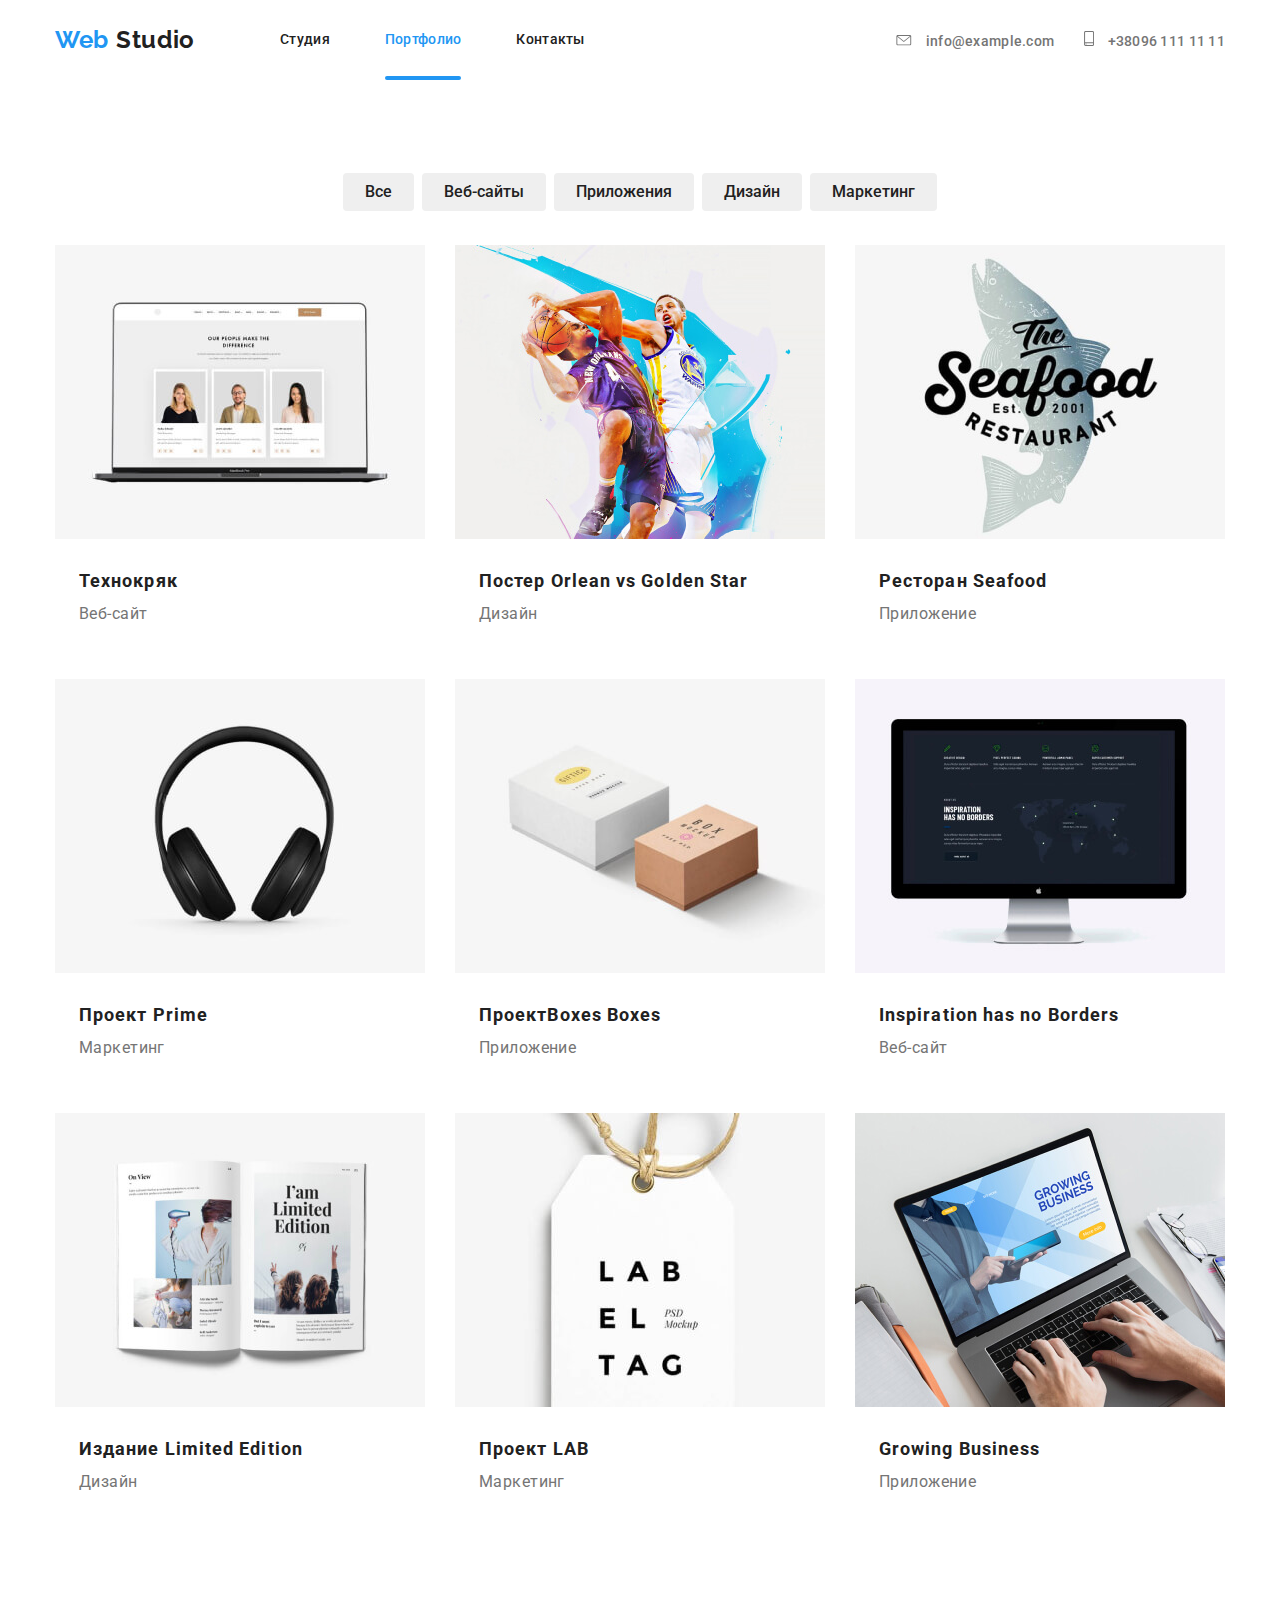
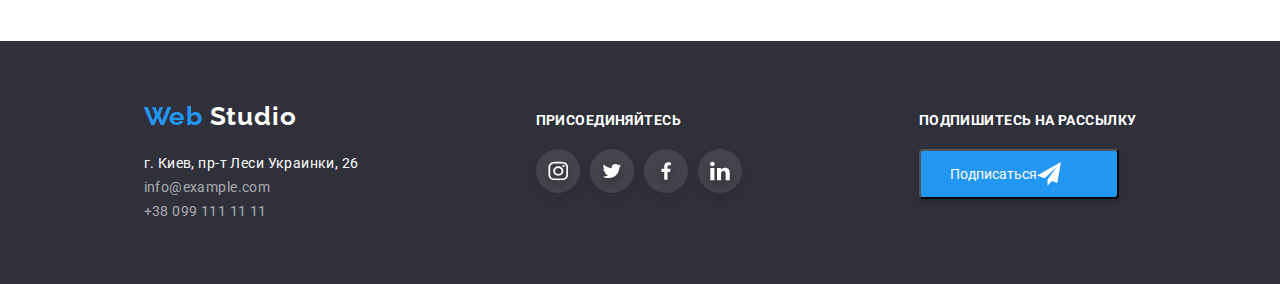
==== portfolio.html @ 7e3d191c "start" ====
<!DOCTYPE html>
<html lang="ru">
  <head>
    <meta charset="UTF-8" />
    <meta name="ViePort" content="Width=device-width,initial-scale=1.0" />
    <title>WebStudio</title>
    <link
      href="https://fonts.googleapis.com/css2?family=Raleway:wght@400;700&family=Roboto:ital,wght@0,400;0,500;0,700;1,400&display=swap"
      rel="stylesheet"
    />
    <link rel="stylesheet" href="normalis.css" />
    <link rel=" stylesheet " href="styles.css" />
  </head>

  <body class="body">
    <header class="header">
      <div class="container">
        <nav class="navigation">
          <a class="logo link" href="./index.html">
            <span class="logo-accent">Web</span> Studio
          </a>
          <ul class="site-nav-list">
            <li class="site-nav-list-item list">
              <a class="site-nav-list-link link" href="./index.html">Студия</a>
            </li>
            <li class="site-nav-list-item portfolio list">
              <a class="site-nav-list-link current link" href="./portfolio.html"
                >Портфолио</a
              >
            </li>
            <li class="site-nav-list-item list">
              <a class="site-nav-list-link link" href="">Контакты</a>
            </li>
          </ul>

          <div class="adress">
            <ul class="address-nav-list">
              <li class="address-nav-list-item list">
                <a
                  class="address-nav-list-link link"
                  href="mailto:info@example.com"
                >
                  <svg class="address-nav-mailto-svg" width="16" height="11">
                    <use href="./imeges/sprite.svg#icon-envelope"></use>
                  </svg>
                  info@example.com
                </a>
              </li>
              <li class="address-nav-list-item list">
                <a class="address-nav-list-link link" href="tel:+380991111111">
                  <svg class="address-nav-telefon-svg" width="10" height="15">
                    <use href="./imeges/sprite.svg#icon-smartphone"></use>
                  </svg>
                  +38096 111 11 11
                </a>
              </li>
            </ul>
          </div>
        </nav>
      </div>
    </header>

    <main>
      <section class="filter section">
        <div class="container">
          <h1 hidden>Наши проэкты</h1>
          <ul class="filter-list">
            <li class="filter-list-item list">
              <button class="filter-list-button">Все</button>
            </li>
            <li class="filter-list-item list">
              <button class="filter-list-button">Веб-сайты</button>
            </li>
            <li class="filter-list-item list">
              <button class="filter-list-button">Приложения</button>
            </li>
            <li class="filter-list-item list">
              <button class="filter-list-button">Дизайн</button>
            </li>
            <li class="filter-list-item list">
              <button class="filter-list-button">Маркетинг</button>
            </li>
          </ul>

          <ul class="filter-project-list">
            <li class="filter-project-list-item list">
              <a class="filter-project link" href="">
                <div class="imeg-overlay">
                  <img
                    src="./imeges/project-1.jpg"
                    alt="компьютер"
                    height="294"
                    width="370"
                  />
                  <p class="filter-project-list-tehnokryak">
                    Технокряк это современная площадка распространения
                    коронавируса. Компании используют эту платформу для
                    цифрового шпионажа и атак на защищённые сервера конкурентов.
                  </p>
                </div>
                <div class="filter-project-desc">
                  <h3 class="filter-title">Технокряк</h3>
                  <p class="filter-project-list-text">
                    Веб-сайт
                  </p>
                </div>
              </a>
            </li>
            <li class="filter-project-list-item list">
              <a class="filter-project link" href="">
                <div class="imeg-overlay">
                  <img
                    src="./imeges/project-2.jpg"
                    alt="Баскетболл"
                    height="294"
                    width="370"
                  />
                  <p class="filter-project-list-tehnokryak">
                    Технокряк это современная площадка распространения
                    коронавируса. Компании используют эту платформу для
                    цифрового шпионажа и атак на защищённые сервера конкурентов.
                  </p>
                </div>
                <div class="filter-project-desc">
                  <h3 class="filter-title">
                    Постер <span lang="en">Orlean vs Golden Star </span>
                  </h3>
                  <p class="filter-project-list-text">
                    Дизайн
                  </p>
                </div>
              </a>
            </li>

            <li class="filter-project-list-item list">
              <a class="filter-project link" href="">
                <div class="imeg-overlay">
                  <img
                    src="./imeges/project-3.jpg"
                    alt="лого компании"
                    height="294"
                    width="370"
                  />
                  <p class="filter-project-list-tehnokryak">
                    Технокряк это современная площадка распространения
                    коронавируса. Компании используют эту платформу для
                    цифрового шпионажа и атак на защищённые сервера конкурентов.
                  </p>
                </div>
                <div class="filter-project-desc">
                  <h3 class="filter-title">Ресторан Seafood</h3>
                  <p class="filter-project-list-text">
                    Приложение
                  </p>
                </div>
              </a>
            </li>
            <li class="filter-project-list-item list">
              <a class="filter-project link" href="">
                <div class="imeg-overlay">
                  <img
                    src="./imeges/project-4.jpg"
                    alt="наушники"
                    height="294"
                    width="370"
                  />
                  <p class="filter-project-list-tehnokryak">
                    Технокряк это современная площадка распространения
                    коронавируса. Компании используют эту платформу для
                    цифрового шпионажа и атак на защищённые сервера конкурентов.
                  </p>
                </div>
                <div class="filter-project-desc">
                  <h3 class="filter-title">
                    Проект <span lang="en">Prime</span>
                  </h3>
                  <p class="filter-project-list-text">
                    Маркетинг
                  </p>
                </div>
              </a>
            </li>
            <li class="filter-project-list-item list">
              <a class="filter-project link" href="">
                <div class="imeg-overlay">
                  <img
                    src="./imeges/project-5.jpg"
                    alt="коробки"
                    height="294"
                    width="370"
                  />
                  <p class="filter-project-list-tehnokryak">
                    Технокряк это современная площадка распространения
                    коронавируса. Компании используют эту платформу для
                    цифрового шпионажа и атак на защищённые сервера конкурентов.
                  </p>
                </div>
                <div class="filter-project-desc">
                  <h3 class="filter-title">
                    Проект<span lang="en">Boxes</span> Boxes
                  </h3>
                  <p class="filter-project-list-text">
                    Приложение
                  </p>
                </div>
              </a>
            </li>
            <li class="filter-project-list-item list">
              <a class="filter-project link" href="">
                <div class="imeg-overlay">
                  <img
                    src="./imeges/project-6.jpg"
                    alt="монитор"
                    height="294"
                    width="370"
                  />
                  <p class="filter-project-list-tehnokryak">
                    Технокряк это современная площадка распространения
                    коронавируса. Компании используют эту платформу для
                    цифрового шпионажа и атак на защищённые сервера конкурентов.
                  </p>
                </div>
                <div class="filter-project-desc">
                  <h3 class="filter-title">
                    <span lang="en"> Inspiration has no Borders</span>
                  </h3>
                  <p class="filter-project-list-text">
                    Веб-сайт
                  </p>
                </div>
              </a>
            </li>
            <li class="filter-project-list-item list">
              <a class="filter-project link" href="">
                <div class="imeg-overlay">
                  <img
                    src="./imeges/project-7.jpg"
                    alt="журнал"
                    height="294"
                    width="370"
                  />
                  <p class="filter-project-list-tehnokryak">
                    Технокряк это современная площадка распространения
                    коронавируса. Компании используют эту платформу для
                    цифрового шпионажа и атак на защищённые сервера конкурентов.
                  </p>
                </div>
                <div class="filter-project-desc">
                  <h3 class="filter-title">
                    Издание <span lang="en">Limited Edition </span>
                  </h3>
                  <p class="filter-project-list-text">
                    Дизайн
                  </p>
                </div>
              </a>
            </li>
            <li class="filter-project-list-item list">
              <a class="filter-project link" href="">
                <div class="imeg-overlay">
                  <img
                    src="./imeges/project-8.jpg"
                    alt="лаб"
                    height="294"
                    width="370"
                  />
                  <p class="filter-project-list-tehnokryak">
                    Технокряк это современная площадка распространения
                    коронавируса. Компании используют эту платформу для
                    цифрового шпионажа и атак на защищённые сервера конкурентов.
                  </p>
                </div>
                <div class="filter-project-desc">
                  <h3 class="filter-title">
                    Проект <span lang="en"> LAB</span>
                  </h3>
                  <p class="filter-project-list-text">
                    Маркетинг
                  </p>
                </div>
              </a>
            </li>
            <li class="filter-project-list-item list">
              <a class="filter-project link" href="">
                <div class="imeg-overlay">
                  <img
                    src="./imeges/project-9.jpg"
                    alt="ноутбук"
                    height="294"
                    width="370"
                  />
                  <p class="filter-project-list-tehnokryak">
                    Технокряк это современная площадка распространения
                    коронавируса. Компании используют эту платформу для
                    цифрового шпионажа и атак на защищённые сервера конкурентов.
                  </p>
                </div>
                <div class="filter-project-desc">
                  <h3 class="filter-title">
                    <span lang="en">Growing Business </span>
                  </h3>
                  <p class="filter-project-list-text">
                    Приложение
                  </p>
                </div>
              </a>
            </li>
          </ul>
        </div>
      </section>
    </main>

    <!-- Футер -->

    <!-- Футер -->
    <footer class="footer">
      <div class="container flex-container">
        <div class="logo-adress">
          <a class="logo-footer link" href="./index.html"
            ><span class="logo-accent-footer">Web </span>Studio</a
          >
          <address>
            <ul class="footer-adress">
              <li class="footer-contacts-item list">
                <a
                  class="adress-footer link"
                  href="https://goo.gl/maps/j82PAnzbgsZSM37J8"
                  target="blanc"
                  >г. Киев, пр-т Леси Украинки, 26</a
                >
              </li>
              <li class="footer-contacts-item list">
                <a class="contacts-footer link" href="mailto:info@example.com"
                  >info@example.com</a
                >
              </li>
              <li class="footer-contacts-item list">
                <a class="contacts-footer link" href="tel:+380991111111"
                  >+38 099 111 11 11</a
                >
              </li>
            </ul>
          </address>
        </div>

        <div class="footer-join">
          <b class="footer-title">Присоединяйтесь</b>
          <ul class="footer-social-links">
            <li class="social-link-item list">
              <a class="social-links link" href=""
                ><svg class="footer-social-svg" width="20" height="20">
                  <use href="./imeges/sprite.svg#icon-instagram"></use>
                </svg>
              </a>
            </li>
            <li class="social-link-item list">
              <a class="social-links link" href=""
                ><svg class="footer-social-svg" width="20" height="20">
                  <use href="./imeges/sprite.svg#icon-twitter"></use>
                </svg>
              </a>
            </li>
            <li class="social-link-item list">
              <a class="social-links link" href=""
                ><svg class="footer-social-svg" width="20" height="20">
                  <use href="./imeges/sprite.svg#icon-facebook"></use>
                </svg>
              </a>
            </li>
            <li class="social-link-item list">
              <a class="social-links link" href=""
                ><svg class="footer-social-svg" width="20" height="20">
                  <use href="./imeges/sprite.svg#icon-linkedin"></use>
                </svg>
              </a>
            </li>
          </ul>
        </div>
        <div class="footer-subskribe">
          <b class="footer-title">Подпишитесь на рассылку</b>
          <button class="footer-subskribe-button">
            Подписаться
            <svg class="footer-subskribe-button-svg" width="24" height="24">
              <use href="./imeges/sprite.svg#icon-icon-send"></use>
            </svg>
          </button>
        </div>
      </div>
    </footer>
  </body>
</html>
---- normalis.css ----
/*! normalize.css v8.0.1 | MIT License | github.com/necolas/normalize.css */

/* Document
   ========================================================================== */

/**
 * 1. Correct the line height in all browsers.
 * 2. Prevent adjustments of font size after orientation changes in iOS.
 */

html {
  line-height: 1.15; /* 1 */
  -webkit-text-size-adjust: 100%; /* 2 */
}

/* Sections
     ========================================================================== */

/**
   * Remove the margin in all browsers.
   */

body {
  margin: 0;
}

/**
   * Render the `main` element consistently in IE.
   */

main {
  display: block;
}

/**
   * Correct the font size and margin on `h1` elements within `section` and
   * `article` contexts in Chrome, Firefox, and Safari.
   */

h1 {
  font-size: 2em;
  margin: 0.67em 0;
}

/* Grouping content
     ========================================================================== */

/**
   * 1. Add the correct box sizing in Firefox.
   * 2. Show the overflow in Edge and IE.
   */

hr {
  box-sizing: content-box; /* 1 */
  height: 0; /* 1 */
  overflow: visible; /* 2 */
}

/**
   * 1. Correct the inheritance and scaling of font size in all browsers.
   * 2. Correct the odd `em` font sizing in all browsers.
   */

pre {
  font-family: monospace, monospace; /* 1 */
  font-size: 1em; /* 2 */
}

/* Text-level semantics
     ========================================================================== */

/**
   * Remove the gray background on active links in IE 10.
   */

a {
  background-color: transparent;
}

/**
   * 1. Remove the bottom border in Chrome 57-
   * 2. Add the correct text decoration in Chrome, Edge, IE, Opera, and Safari.
   */

abbr[title] {
  border-bottom: none; /* 1 */
  text-decoration: underline; /* 2 */
  text-decoration: underline dotted; /* 2 */
}

/**
   * Add the correct font weight in Chrome, Edge, and Safari.
   */

b,
strong {
  font-weight: bolder;
}

/**
   * 1. Correct the inheritance and scaling of font size in all browsers.
   * 2. Correct the odd `em` font sizing in all browsers.
   */

code,
kbd,
samp {
  font-family: monospace, monospace; /* 1 */
  font-size: 1em; /* 2 */
}

/**
   * Add the correct font size in all browsers.
   */

small {
  font-size: 80%;
}

/**
   * Prevent `sub` and `sup` elements from affecting the line height in
   * all browsers.
   */

sub,
sup {
  font-size: 75%;
  line-height: 0;
  position: relative;
  vertical-align: baseline;
}

sub {
  bottom: -0.25em;
}

sup {
  top: -0.5em;
}

/* Embedded content
     ========================================================================== */

/**
   * Remove the border on images inside links in IE 10.
   */

img {
  border-style: none;
}

/* Forms
     ========================================================================== */

/**
   * 1. Change the font styles in all browsers.
   * 2. Remove the margin in Firefox and Safari.
   */

button,
input,
optgroup,
select,
textarea {
  font-family: inherit; /* 1 */
  font-size: 100%; /* 1 */
  line-height: 1.15; /* 1 */
  margin: 0; /* 2 */
}

/**
   * Show the overflow in IE.
   * 1. Show the overflow in Edge.
   */

button,
input {
  /* 1 */
  overflow: visible;
}

/**
   * Remove the inheritance of text transform in Edge, Firefox, and IE.
   * 1. Remove the inheritance of text transform in Firefox.
   */

button,
select {
  /* 1 */
  text-transform: none;
}

/**
   * Correct the inability to style clickable types in iOS and Safari.
   */

button,
[type='button'],
[type='reset'],
[type='submit'] {
  -webkit-appearance: button;
}

/**
   * Remove the inner border and padding in Firefox.
   */

button::-moz-focus-inner,
[type='button']::-moz-focus-inner,
[type='reset']::-moz-focus-inner,
[type='submit']::-moz-focus-inner {
  border-style: none;
  padding: 0;
}

/**
   * Restore the focus styles unset by the previous rule.
   */

button:-moz-focusring,
[type='button']:-moz-focusring,
[type='reset']:-moz-focusring,
[type='submit']:-moz-focusring {
  outline: 1px dotted ButtonText;
}

/**
   * Correct the padding in Firefox.
   */

fieldset {
  padding: 0.35em 0.75em 0.625em;
}

/**
   * 1. Correct the text wrapping in Edge and IE.
   * 2. Correct the color inheritance from `fieldset` elements in IE.
   * 3. Remove the padding so developers are not caught out when they zero out
   *    `fieldset` elements in all browsers.
   */

legend {
  box-sizing: border-box; /* 1 */
  color: inherit; /* 2 */
  display: table; /* 1 */
  max-width: 100%; /* 1 */
  padding: 0; /* 3 */
  white-space: normal; /* 1 */
}

/**
   * Add the correct vertical alignment in Chrome, Firefox, and Opera.
   */

progress {
  vertical-align: baseline;
}

/**
   * Remove the default vertical scrollbar in IE 10+.
   */

textarea {
  overflow: auto;
}

/**
   * 1. Add the correct box sizing in IE 10.
   * 2. Remove the padding in IE 10.
   */

[type='checkbox'],
[type='radio'] {
  box-sizing: border-box; /* 1 */
  padding: 0; /* 2 */
}

/**
   * Correct the cursor style of increment and decrement buttons in Chrome.
   */

[type='number']::-webkit-inner-spin-button,
[type='number']::-webkit-outer-spin-button {
  height: auto;
}

/**
   * 1. Correct the odd appearance in Chrome and Safari.
   * 2. Correct the outline style in Safari.
   */

[type='search'] {
  -webkit-appearance: textfield; /* 1 */
  outline-offset: -2px; /* 2 */
}

/**
   * Remove the inner padding in Chrome and Safari on macOS.
   */

[type='search']::-webkit-search-decoration {
  -webkit-appearance: none;
}

/**
   * 1. Correct the inability to style clickable types in iOS and Safari.
   * 2. Change font properties to `inherit` in Safari.
   */

::-webkit-file-upload-button {
  -webkit-appearance: button; /* 1 */
  font: inherit; /* 2 */
}

/* Interactive
     ========================================================================== */

/*
   * Add the correct display in Edge, IE 10+, and Firefox.
   */

details {
  display: block;
}

/*
   * Add the correct display in all browsers.
   */

summary {
  display: list-item;
}

/* Misc
     ========================================================================== */

/**
   * Add the correct display in IE 10+.
   */

template {
  display: none;
}

/**
   * Add the correct display in IE 10.
   */

[hidden] {
  display: none;
}
---- styles.css ----
:root {
	--main-font: "Roboto", sans-serif;
	--secondary-font: "Raleway", sans-serif;
	--primary-text-color: #212121;
	--title-text-color: #000000;
	--accent-color: #2196f3;
	--primary-white-color: #ffffff;
	--text-color: #757575;
	--social-list-color: #afb1b8;
	--background-footer-color: #2f303a;
}

html {
	box-sizing: border-box;
}
*,
*::before,
*::after {
	box-sizing: inherit;
}
/*Studio*/
.link {
	text-decoration: none;
	display: block;
}
.list {
	list-style: none;
}
.img {
	display: block;
	max-width: 100%;
	height: auto;
}
.section {
	padding-bottom: 94px;
}

ul {
	margin: 0;
	padding: 0;
}
.title {
	margin: 0;
}
h2.title {
	margin-bottom: 50px;
}

h1,
h2 {
	margin: 0;
}
H1,
h2,
h3,
h4 {
	font-weight: 700;
	color: var(--title-main-color);
}

/*Header*/
.header.container {
	display: flex;
}
.site-nav-list-link {
	padding-top: 32px;
	padding-bottom: 32px;
}
.address-nav-list-item:not(:last-child) {
	margin-right: 30px;
}
.adress {
	margin-left: auto;
}
.container {
	padding-left: 15px;
	padding-right: 15px;
	width: 1200px;
	margin-left: auto;
	margin-right: auto;
}
.navigation {
	display: flex;
	align-items: center;
}
.logo {
	font-family: var(--secondary-font);
	font-style: normal;
	font-weight: 700;
	font-size: 24px;
	line-height: 1.16;
	letter-spacing: 0.03em;
	margin-right: 85px;
	color: var(--primary-text-color);
}
.logo-accent {
	color: var(--accent-color);
}
.body {
	font-family: var(--main-font), sans-serif;
	font-style: normal;
	font-weight: 700;
	font-size: 14px;
	line-height: 1.2;
	color: var(--primary-text-color);
	background-color: var(--primary-white-color);
	text-decoration: none;
	letter-spacing: 0.03em;
}

.site-nav-list {
	display: flex;
}
.site-nav-list {
	font-style: normal;
	font-weight: 500;
	font-size: 14px;
	line-height: 1.14;
	letter-spacing: 0.02em;
	list-style: none;
	color: var(--primary-text-color);
}
.site-nav-list-item {
	position: relative;
	/*padding-bottom: 32px;*/
	transition: color 250ms cubic-bezier(0.4, 0, 0.2, 1);
}
.site-nav-list-item:not(:last-child) {
	margin-right: 55px;
}
.site-nav-list-link {
	color: var(--primary-text-color);
}
.site-nav-list-link:hover {
	color: var(--accent-color);
}
.address-nav-list-item .site-nav-list-link:focus {
	color: var(--primary-white-color);
}
.site-nav-list-link:active {
	color: var(--accent-color);
}
.address-nav-list {
	display: flex;
	text-decoration: none;
	align-items: baseline;
	list-style: none;
}
.address-nav-list-link {
	display: flex;
	display: inline-block;
	align-items: center;
	transition: background-color 250ms cubic-bezier(0.4, 0, 0.2, 1);
}
.address-nav-list-link:hover {
	color: var(--accent-color);
}
.address-nav-list-link:focus {
	color: var(--accent-color);
}

.address-nav-telefon-svg {
	fill: #757575;
	display: inline-block;
	width: 10px;
	height: 15px;
	transition: fill 250ms cubic-bezier(0.4, 0, 0.2, 1);
}
.address-nav-mailto-svg {
	fill: #757575;
	display: inline-block;
	width: 16px;
	height: 11px;
	transition: fill 250ms cubic-bezier(0.4, 0, 0.2, 1);
}
.address-nav-list-link:hover .address-nav-mailto-svg {
	fill: var(--accent-color);
}
.address-nav-list-link:focus .address-nav-mailto-svg {
	fill: var(--accent-color);
}
.address-nav-list-link:hover .address-nav-telefon-svg {
	fill: var(--accent-color);
}
.address-nav-list-link:focus .address-nav-telefon-svg {
	fill: var(--accent-color);
}
.address-nav-telefon-svg {
	margin-right: 10px;
}
.address-nav-mailto-svg {
	margin-right: 10px;
}
.current {
	color: var(--accent-color);
}
.address-nav-list-link {
	font-style: normal;
	font-weight: 500;
	font-size: 14px;
	line-height: 1.14;
	letter-spacing: 0.02em;
	color: var(--text-color);
	transition: background-color 250ms cubic-bezier(0.4, 0, 0.2, 1);
}
.address-nav-list-link link.title {
	font-weight: 400;
	font-size: 36px;
	line-height: 1.17;
	text-align: center;
	letter-spacing: 0.03em;
	color: var(--primary-text-color);
}
.site-nav-list-item.studio::after {
	position: absolute;
	left: 0;
	bottom: 0;
	display: block;
	content: "";
	width: 100%;
	height: 4px;
	background: var(--accent-color);
	border-radius: 2px;
}
.site-nav-list-item.portfolio::after {
	position: absolute;
	left: 0;
	bottom: 0;
	display: block;
	content: "";
	width: 100%;
	height: 4px;
	background: var(--accent-color);
	border-radius: 2px;
}
/*Hero*/
.hero {
	padding-top: 200px;
	padding-bottom: 200px;
	background-color: var(--text-color);
	text-align: center;
	margin-left: auto;
	margin-right: auto;
	background-image: linear-gradient(to bottom, rgba(47, 48, 58, 0.8), rgba(47, 48, 58, 0.8)),
		url(../goit-markup-hw-03/imeges/Headerimg.svg);

	background-repeat: no-repeat;
	background-size: cover;
	background-position: center;
}

.hero-title {
	font-family: var(--main-font);
	font-style: normal;
	font-weight: 900;
	font-size: 44px;
	line-height: 1.36;
	margin-bottom: 30px;
	letter-spacing: 0.06em;
	text-transform: uppercase;
	color: var(--primary-white-color);
}

.hero-button {
	background-color: var(--accent-color);
	box-shadow: 0px 4px 4px rgba(0, 0, 0, 0.15);
	border-radius: 4px;
	font-family: var(--main-font);
	font-weight: 700;
	font-size: 16px;
	line-height: 1.86;
	letter-spacing: 0.06em;
	color: var(--primary-white-color);
	border: 0;
	padding: 10px 32px;
}
.title {
	font-family: var(--main-font);
	font-style: normal;
	font-weight: 700;
	font-size: 36px;
	line-height: 1.16;
	text-align: center;
	letter-spacing: 0.03em;
	color: var(--title-text-color);
}

/*ABOUTUS*/
.aboutus-list {
	display: flex;
	list-style: none;
	padding-top: 94px;
	padding-bottom: 47px;
}
.aboutus-list-item:not(:last-child) {
	margin-right: 30px;
}
.aboutus-list-item {
	align-items: center;
	width: 270px;
	justify-content: center;
}
.aboutus-list-item-fon {
	background: #f5f4fa;
	border-radius: 4px;
	width: 270px;
	height: 120px;
	margin: 0;
	padding: 0;
}

.aboutus-list-item-fon {
	display: flex;
	align-items: center;
	justify-content: center;
}

.aboutus-list-item-fon .svg {
	align-items: center;
	margin-left: auto;
	margin-right: auto;
	margin-top: auto;
}
.aboutus-title {
	font-style: normal;
	font-weight: 700;
	font-size: 14px;
	line-height: 1.14;
	letter-spacing: 0.03em;
	text-transform: uppercase;
	color: var(--primary-text-color);
}
.aboutus-text {
	font-style: normal;
	font-weight: 400;
	font-size: 14px;
	line-height: 1.7;
	color: var(--text-color);
}

/*What We do*/
.whatwedo-list {
	display: flex;
	justify-content: center;
}

.whatwedo-section {
	margin-bottom: 94px;
	padding-top: 47px;
	padding-left: 0;
}
.whatwedo-list-item {
	position: relative;
	width: 370px;
}
.whatwedo-list-title {
	position: absolute;
	left: 0;
	bottom: 0;
	background: linear-gradient(to bottom, rgba(47, 48, 58, 0.8), rgba(47, 48, 58, 0.8));
	width: 370px;
	padding-top: 27px;
	padding-bottom: 27px;
	margin: 0;
}
.whatwedo-list {
	list-style: none;
	text-align: center;
}
.whatwedo-list-item:not(:last-child) {
	margin-right: 30px;
}
.whatwedo-list-title {
	font-style: normal;
	font-weight: 700;
	font-size: 14px;
	line-height: 1.14;
	text-align: center;
	text-transform: uppercase;
	color: var(--primary-white-color);
}
/*OURE TEAME*/

.team-list {
	display: flex;
	margin-left: 0;
}
.team-list {
	list-style: none;
}
.team-title {
	font-family: Roboto;
	font-style: normal;
	font-weight: 700;
	font-size: 36px;
	line-height: 42px;
	text-align: center;
	letter-spacing: 0.03em;
	color: var(--primary-text-color);
}
.team-list-title {
	font-family: Roboto;
	font-style: normal;
	font-weight: 500;
	font-size: 16px;
	line-height: 19px;

	text-align: center;
	letter-spacing: 0.03em;

	color: var(--primary-text-color);
}
.team-list-item {
	width: 270px;
	background: #ffffff;
	box-shadow: 0px 2px 1px rgba(0, 0, 0, 0.2), 0px 1px 1px rgba(0, 0, 0, 0.14), 0px 1px 3px rgba(0, 0, 0, 0.12);
	border-radius: 0px 0px 4px 4px;
}

.team-list-desc {
	font-style: normal;
	font-weight: 400;
	font-size: 16px;
	line-height: 1.19;
	text-align: center;
	color: var(--text-color);
}
.team-list-social {
	display: flex;
	list-style: none;
	text-decoration: none;
	color: var(--social-list-color);
	justify-content: center;
}

.team-list-item:not(:last-child) {
	margin-right: 30px;
}
.team-list-social-item {
	padding-right: 10px;
}
.team-list-social {
	margin-bottom: 24px;
	margin-top: 16px;
	margin-left: 32px;
	margin-right: 32px;
}
.team-list-social-item:hover {
	fill: var(--accent-color);
}

.social-link {
	display: flex;
	justify-content: center;
	align-items: center;
	width: 44px;
	height: 44px;
	border-radius: 50%;
	fill: var(--primary-white-color);
	transition: background-color 250ms cubic-bezier(0.4, 0, 0.2, 1);
}
.social-link-svg {
	fill: #afb1b8;
	transition: fill 250ms cubic-bezier(0.4, 0, 0.2, 1);
}

.social-link:hover,
.social-link:focus,
.social-link:hover .social-link-svg,
.social-link:focus .social-link-svg {
	fill: var(--primary-white-color);
}

.social-link:hover {
	background-color: var(--accent-color);
}
.social-link:hover .social-link-svg {
	fill: var(--primary-white-color);
}
.social-link:focus .social-link-svg {
	fill: var(--primary-white-color);
}

/*Uor Clients*/
.section-client-list {
	display: flex;
	margin-bottom: 94px;
	justify-content: center;
	align-items: center;
	list-style: none;
}

.client-item {
	display: flex;
	justify-content: center;
	align-items: center;
	border: 1px solid #afb1b8;
	box-sizing: border-box;
	border-radius: 4px;

	width: 170px;
	height: 90px;
	transition: border 250ms cubic-bezier(0.4, 0, 0.2, 1);
}
.client-h2 {
	margin-bottom: 50px;
}

.section-client {
	padding-top: 0;
}

.section-client-list-link:hover,
.section-client-list-link:focus {
	color: var(--accent-color);
	fill: var(--accent-color);
}
.section-client-list-link:hover .client-item-svg {
	fill: #ffffff;
}

.client-item:hover,
.client-item:focus {
	color: var(--accent-color);
	fill: var(--accent-color);
}

.client-item-svg {
	fill: #afb1b8;
	align-items: center;
	display: inline-block;
	transition: fill 250ms cubic-bezier(0.4, 0, 0.2, 1);
}
.client-item:hover {
	border: 1px solid var(--accent-color);
}
.client-item:focus {
	border: 1px solid var(--accent-color);
}
.client-item:hover .client-item-svg {
	fill: var(--accent-color);
}

.section-clients-list-link {
	width: 170px;
	height: 90px;
	fill: #afb1b8;
	box-sizing: border-box;
	border-radius: 4px;
	border: 1px solid #afb1b8;
	cursor: pointer;
	display: flex;
	justify-content: center;
	align-items: center;
}
.client-item:not(:last-child) {
	margin-right: 30px;
}

/*PORTFOLIO*/

.filter {
	font-size: var(--main-font);
	text-decoration: none;
	font-style: normal;
	font-weight: 400;
}

.filter-list {
	display: flex;
	justify-content: center;
	margin-bottom: 34px;
	margin-top: 93px;
	flex-grow: 1;
	margin-left: 0;
	list-style: none;
}

.filter-list-button {
	font-family: var(--main-font);
	font-weight: 500;
	font-size: 16px;
	line-height: 1.62;
	text-align: center;
	color: var(--primary-text-color);
	padding: 6px 22px;
	border: none;
	justify-content: center;
	border-radius: 4px;
	transition: background-color 250ms cubic-bezier(0.4, 0, 0.2, 1);
}

.filter-list-item:not(:last-child) {
	margin-right: 8px;
}
.filter-list-item {
	margin: 0;
}
.filter-list-item:focus .filter-list-button {
	background-color: var(--accent-color);
	box-shadow: 0px 2px 2px rgba(0, 0, 0, 0.12), 0px 1px 2px rgba(0, 0, 0, 0.08), 0px 3px 1px rgba(0, 0, 0, 0.1);
	border-radius: 4px;
	color: var(--primary-white-color);
}
.filter-list-item:hover .filter-list-button {
	background-color: #2196f3;
	box-shadow: 0px 2px 2px rgba(0, 0, 0, 0.12), 0px 1px 2px rgba(0, 0, 0, 0.08), 0px 3px 1px rgba(0, 0, 0, 0.1);
	border-radius: 4px;
	color: var(--primary-white-color);
}
.filter-project-desc {
	padding-left: 24px;
	padding-right: 24px;
	padding-top: 20px;
	padding-bottom: 20px;
}
.filter-project-list {
	list-style: none;
	display: flex;
}
.filter-project-list-item:focus {
	background: #ffffff;
	border: 1px solid #eeeeee;
	box-sizing: border-box;
}
.filter-project-list-item:hover {
	background: #ffffff;
	border: 1px solid #eeeeee;
	box-sizing: border-box;
	box-shadow: 0px 2px 2px rgba(0, 0, 0, 0.12), 0px 1px 2px rgba(0, 0, 0, 0.08), 0px 3px 1px rgba(0, 0, 0, 0.1);
	border-radius: 4px;
}
.filter-title {
	font-family: var(--main-font);
	font-weight: 700;
	font-size: 18px;
	line-height: 2;
	letter-spacing: 0.06em;
	margin: 0;
	color: var(--primary-text-color);
}
.filter-project-list-text {
	text-decoration: none;
	font-family: var(--main-font);
	font-style: normal;
	font-weight: 400;
	font-size: 16px;
	line-height: 1.9;
	color: var(--text-color);
	margin: 0;
}
.filter-project-list {
	overflow: hidden;
}

.imeg-overlay {
	position: relative;
	width: 100%;
	overflow: hidden;
}

.filter-project-list-tehnokryak {
	background-color: var(--accent-color);
	font-family: var(--main-font);
	font-style: normal;
	font-weight: 400;
	font-size: 18px;
	line-height: 1.6;
	color: var(--primary-white-color);
	text-align: left;
	padding-top: 63px;
	padding-bottom: 63px;
	padding-left: 24px;
	padding-right: 24px;
	margin: 0;
}

.filter-project-list-tehnokryak {
	position: absolute;
	top: 100%;
	left: 0;
	width: 100%;
	height: 100%;
	background: rgba(33, 150, 243, 0.9);
	transition: top 250ms cubic-bezier(0.4, 0, 0.2, 1);
}

.filter-project:hover .filter-project-list-tehnokryak {
	opacity: 1;
	overflow: visible;
	top: 0;
	/*transform: translateY(-100%);*/
}

.filter-project-list {
	display: flex;
	flex-wrap: wrap;
}
.filter-project-list-item {
	width: 370px;
	margin-right: 30px;
	margin-bottom: 30px;
	transition: box-shadow 250ms cubic-bezier(0.4, 0, 0.2, 1);
}
.filter-project-list-item:nth-child(3n) {
	margin-right: 0;
}
.filter-project-list-item:not(:nth-last-child(-n + 3)) {
	margin-bottom: 30px;
}
/*FOOTER*/
.footer {
	background-color: #2f303a;
	color: var(--light-text-color);
	padding-top: 60px;
	padding-bottom: 60px;
}
.flex-container {
	display: flex;
	justify-content: space-around;
	align-items: baseline;
}
.footer-social-links {
	display: flex;
	width: 206px;
	height: 44px;
}
.social-link-item:not(:last-child) {
	margin-right: 10px;
}

.social-link-item {
	width: 44px;
	height: 44px;
	filter: drop-shadow(0px 4px 4px rgba(0, 0, 0, 0.25));
}
.logo-footer {
	font-family: var(--secondary-font);
	font-weight: 700;
	font-size: 26px;
	line-height: 31px;
	letter-spacing: 0.03em;
	color: var(--primary-white-color);
	margin-bottom: 20px;
	margin-right: 0;
}
.logo-footer span {
	color: var(--accent-color);
}
.logo-footer:focus {
	color: var(--accent-color);
}
.adress-footer {
	font-family: var(--main-font);
	font-style: normal;
	font-weight: 400;
	font-size: 14px;
	line-height: 1.714;
	letter-spacing: 0.03em;
	color: var(--primary-white-color);
}
.contacts-footer {
	font-family: var(--main-font);
	font-style: normal;
	font-weight: 400;
	font-size: 14px;
	line-height: 1.71;
	letter-spacing: 0.03em;
	color: rgba(255, 255, 255, 0.6);
}
.footer-title {
	display: block;
	font-family: var(--main-font);
	font-weight: 700;
	font-size: 14px;
	line-height: 1.14;
	letter-spacing: 0.03em;
	text-transform: uppercase;
	color: var(--primary-white-color);
	margin-bottom: 20px;
}
.footer-adress {
	width: 230px;
}
.footer-join {
	width: 206px;
}
.logo-adress {
	width: 215px;
}

.contact-form-input {
	width: 358px;
	height: 50px;
	border: 1px solid rgba(255, 255, 255, 0.3);
	box-sizing: border-box;
	filter: drop-shadow(0px 4px 4px rgba(0, 0, 0, 0.15));
	border-radius: 4px;
	margin-right: 12px;
	background: #2f303a;
	padding-left: 15px;
}
.contact-form {
	display: flex;
	justify-content: space-around;
	align-items: baseline;
}

.footer-subskribe-button {
	display: flex;
	width: 200px;
	height: 50px;
	background: #2196f3;
	box-shadow: 0px 4px 4px rgba(0, 0, 0, 0.15);
	border-radius: 4px;
	color: var(--primary-white-color);
	align-items: center;
	padding-left: 29px;
}
.footer-subskribe-button-svg {
	fill: var(--primary-white-color);
}
.footer-social-svg {
	fill: var(--primary-white-color);
	transition: fill 250ms cubic-bezier(0.4, 0, 0.2, 1);
}
.social-links {
	width: 44px;
	height: 44px;
	filter: drop-shadow(0px 4px 4px rgba(0, 0, 0, 0.25));
	border-radius: 50%;
	align-items: center;
	display: flex;
	justify-content: center;
	background: rgba(255, 255, 255, 0.1);
	transition: background-color 250ms cubic-bezier(0.4, 0, 0.2, 1);
}
.social-links:focus {
	background-color: var(--accent-color);
}
.social-links:hover {
	background-color: var(--accent-color);
}
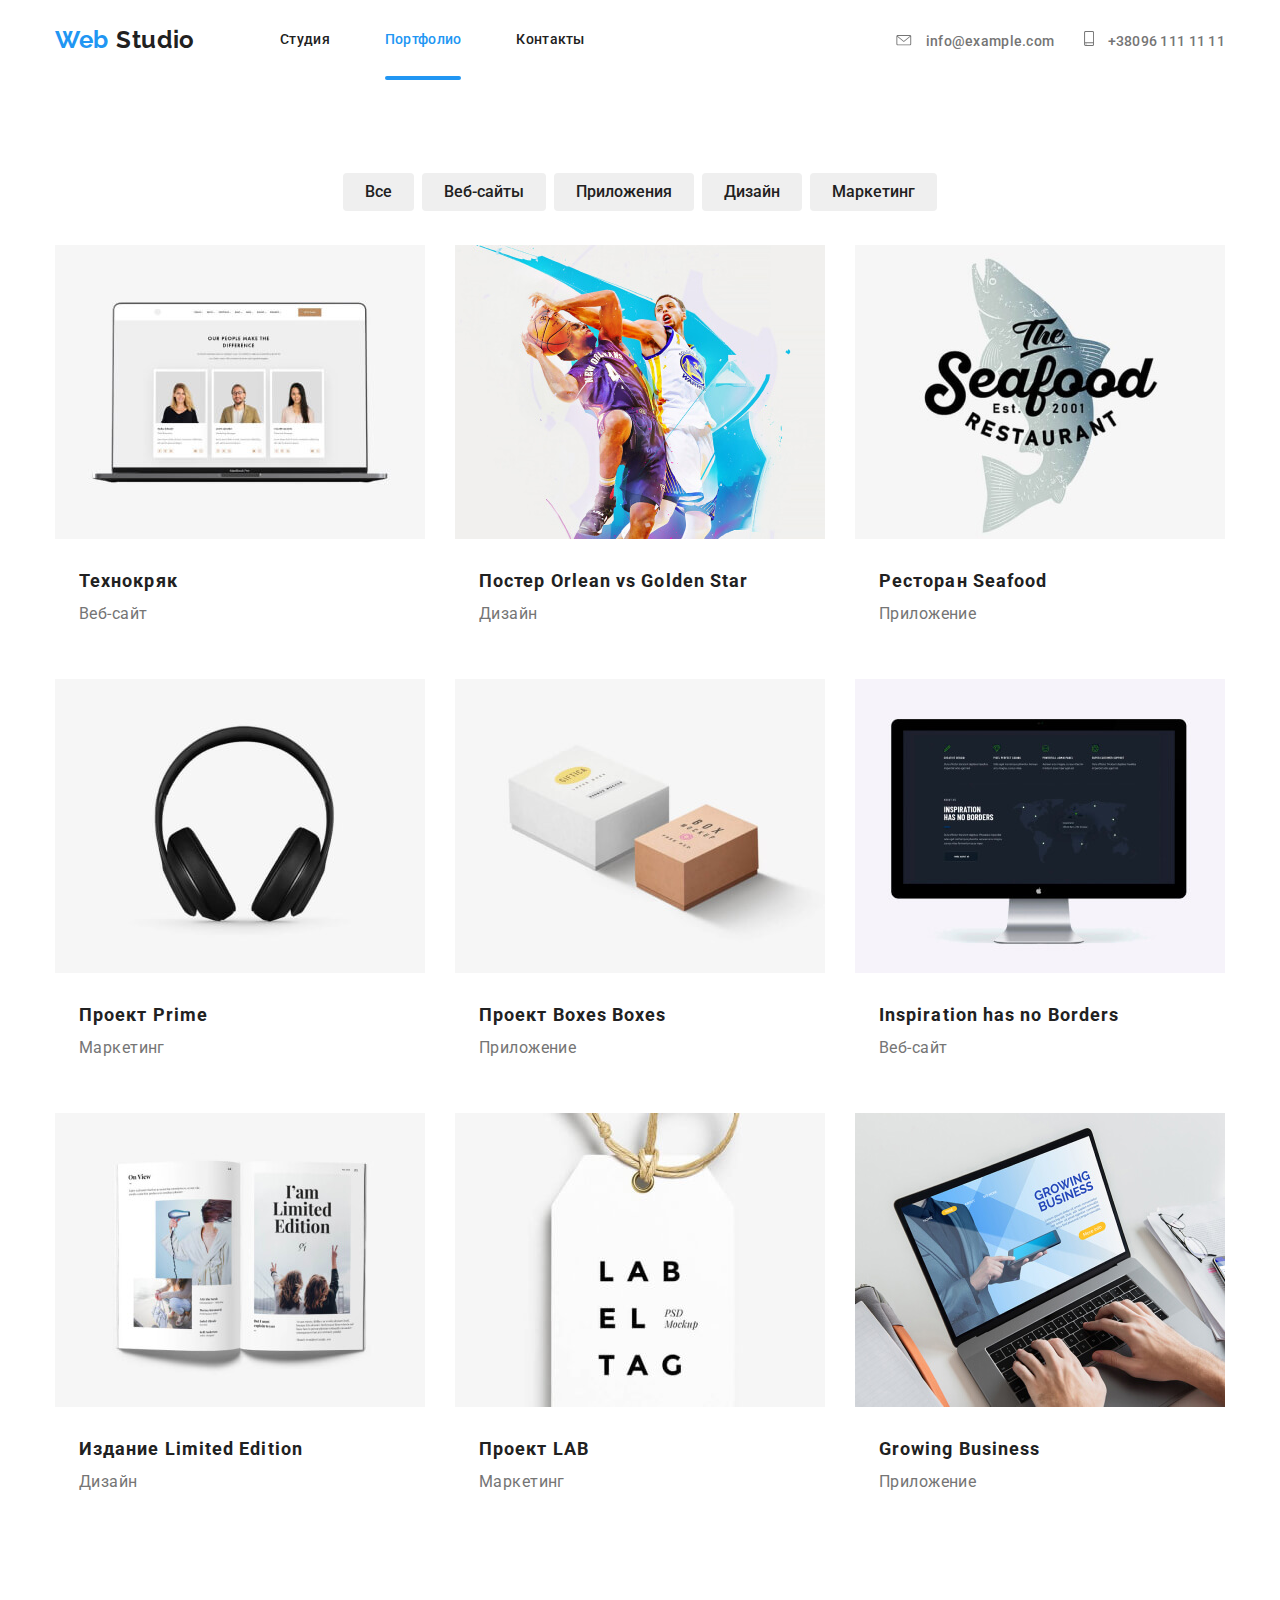
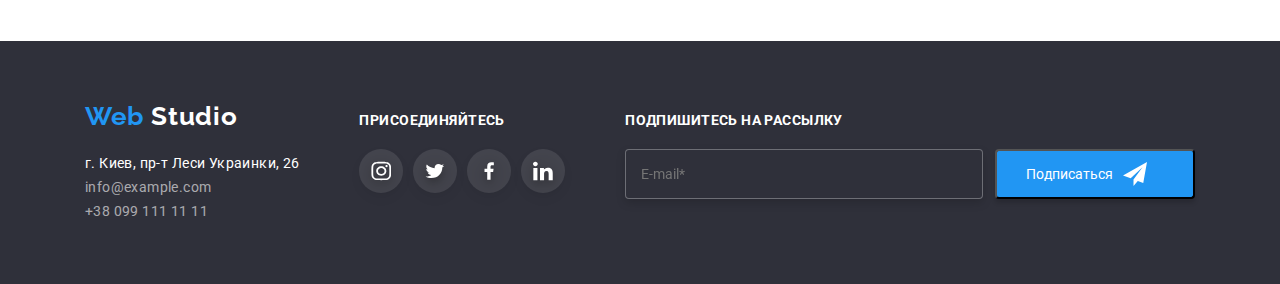
==== commit 2f346be4: "исправила ошибки" ====
--- a/portfolio.html
+++ b/portfolio.html
@@ -1,391 +1,334 @@
 <!DOCTYPE html>
 <html lang="ru">
-  <head>
-    <meta charset="UTF-8" />
-    <meta name="ViePort" content="Width=device-width,initial-scale=1.0" />
-    <title>WebStudio</title>
-    <link
-      href="https://fonts.googleapis.com/css2?family=Raleway:wght@400;700&family=Roboto:ital,wght@0,400;0,500;0,700;1,400&display=swap"
-      rel="stylesheet"
-    />
-    <link rel="stylesheet" href="normalis.css" />
-    <link rel=" stylesheet " href="styles.css" />
-  </head>
-
-  <body class="body">
-    <header class="header">
-      <div class="container">
-        <nav class="navigation">
-          <a class="logo link" href="./index.html">
-            <span class="logo-accent">Web</span> Studio
-          </a>
-          <ul class="site-nav-list">
-            <li class="site-nav-list-item list">
-              <a class="site-nav-list-link link" href="./index.html">Студия</a>
-            </li>
-            <li class="site-nav-list-item portfolio list">
-              <a class="site-nav-list-link current link" href="./portfolio.html"
-                >Портфолио</a
-              >
-            </li>
-            <li class="site-nav-list-item list">
-              <a class="site-nav-list-link link" href="">Контакты</a>
-            </li>
-          </ul>
-
-          <div class="adress">
-            <ul class="address-nav-list">
-              <li class="address-nav-list-item list">
-                <a
-                  class="address-nav-list-link link"
-                  href="mailto:info@example.com"
-                >
-                  <svg class="address-nav-mailto-svg" width="16" height="11">
-                    <use href="./imeges/sprite.svg#icon-envelope"></use>
-                  </svg>
-                  info@example.com
-                </a>
-              </li>
-              <li class="address-nav-list-item list">
-                <a class="address-nav-list-link link" href="tel:+380991111111">
-                  <svg class="address-nav-telefon-svg" width="10" height="15">
-                    <use href="./imeges/sprite.svg#icon-smartphone"></use>
-                  </svg>
-                  +38096 111 11 11
-                </a>
-              </li>
-            </ul>
-          </div>
-        </nav>
-      </div>
-    </header>
-
-    <main>
-      <section class="filter section">
-        <div class="container">
-          <h1 hidden>Наши проэкты</h1>
-          <ul class="filter-list">
-            <li class="filter-list-item list">
-              <button class="filter-list-button">Все</button>
-            </li>
-            <li class="filter-list-item list">
-              <button class="filter-list-button">Веб-сайты</button>
-            </li>
-            <li class="filter-list-item list">
-              <button class="filter-list-button">Приложения</button>
-            </li>
-            <li class="filter-list-item list">
-              <button class="filter-list-button">Дизайн</button>
-            </li>
-            <li class="filter-list-item list">
-              <button class="filter-list-button">Маркетинг</button>
-            </li>
-          </ul>
-
-          <ul class="filter-project-list">
-            <li class="filter-project-list-item list">
-              <a class="filter-project link" href="">
-                <div class="imeg-overlay">
-                  <img
-                    src="./imeges/project-1.jpg"
-                    alt="компьютер"
-                    height="294"
-                    width="370"
-                  />
-                  <p class="filter-project-list-tehnokryak">
-                    Технокряк это современная площадка распространения
-                    коронавируса. Компании используют эту платформу для
-                    цифрового шпионажа и атак на защищённые сервера конкурентов.
-                  </p>
-                </div>
-                <div class="filter-project-desc">
-                  <h3 class="filter-title">Технокряк</h3>
-                  <p class="filter-project-list-text">
-                    Веб-сайт
-                  </p>
-                </div>
-              </a>
-            </li>
-            <li class="filter-project-list-item list">
-              <a class="filter-project link" href="">
-                <div class="imeg-overlay">
-                  <img
-                    src="./imeges/project-2.jpg"
-                    alt="Баскетболл"
-                    height="294"
-                    width="370"
-                  />
-                  <p class="filter-project-list-tehnokryak">
-                    Технокряк это современная площадка распространения
-                    коронавируса. Компании используют эту платформу для
-                    цифрового шпионажа и атак на защищённые сервера конкурентов.
-                  </p>
-                </div>
-                <div class="filter-project-desc">
-                  <h3 class="filter-title">
-                    Постер <span lang="en">Orlean vs Golden Star </span>
-                  </h3>
-                  <p class="filter-project-list-text">
-                    Дизайн
-                  </p>
-                </div>
-              </a>
-            </li>
-
-            <li class="filter-project-list-item list">
-              <a class="filter-project link" href="">
-                <div class="imeg-overlay">
-                  <img
-                    src="./imeges/project-3.jpg"
-                    alt="лого компании"
-                    height="294"
-                    width="370"
-                  />
-                  <p class="filter-project-list-tehnokryak">
-                    Технокряк это современная площадка распространения
-                    коронавируса. Компании используют эту платформу для
-                    цифрового шпионажа и атак на защищённые сервера конкурентов.
-                  </p>
-                </div>
-                <div class="filter-project-desc">
-                  <h3 class="filter-title">Ресторан Seafood</h3>
-                  <p class="filter-project-list-text">
-                    Приложение
-                  </p>
-                </div>
-              </a>
-            </li>
-            <li class="filter-project-list-item list">
-              <a class="filter-project link" href="">
-                <div class="imeg-overlay">
-                  <img
-                    src="./imeges/project-4.jpg"
-                    alt="наушники"
-                    height="294"
-                    width="370"
-                  />
-                  <p class="filter-project-list-tehnokryak">
-                    Технокряк это современная площадка распространения
-                    коронавируса. Компании используют эту платформу для
-                    цифрового шпионажа и атак на защищённые сервера конкурентов.
-                  </p>
-                </div>
-                <div class="filter-project-desc">
-                  <h3 class="filter-title">
-                    Проект <span lang="en">Prime</span>
-                  </h3>
-                  <p class="filter-project-list-text">
-                    Маркетинг
-                  </p>
-                </div>
-              </a>
-            </li>
-            <li class="filter-project-list-item list">
-              <a class="filter-project link" href="">
-                <div class="imeg-overlay">
-                  <img
-                    src="./imeges/project-5.jpg"
-                    alt="коробки"
-                    height="294"
-                    width="370"
-                  />
-                  <p class="filter-project-list-tehnokryak">
-                    Технокряк это современная площадка распространения
-                    коронавируса. Компании используют эту платформу для
-                    цифрового шпионажа и атак на защищённые сервера конкурентов.
-                  </p>
-                </div>
-                <div class="filter-project-desc">
-                  <h3 class="filter-title">
-                    Проект<span lang="en">Boxes</span> Boxes
-                  </h3>
-                  <p class="filter-project-list-text">
-                    Приложение
-                  </p>
-                </div>
-              </a>
-            </li>
-            <li class="filter-project-list-item list">
-              <a class="filter-project link" href="">
-                <div class="imeg-overlay">
-                  <img
-                    src="./imeges/project-6.jpg"
-                    alt="монитор"
-                    height="294"
-                    width="370"
-                  />
-                  <p class="filter-project-list-tehnokryak">
-                    Технокряк это современная площадка распространения
-                    коронавируса. Компании используют эту платформу для
-                    цифрового шпионажа и атак на защищённые сервера конкурентов.
-                  </p>
-                </div>
-                <div class="filter-project-desc">
-                  <h3 class="filter-title">
-                    <span lang="en"> Inspiration has no Borders</span>
-                  </h3>
-                  <p class="filter-project-list-text">
-                    Веб-сайт
-                  </p>
-                </div>
-              </a>
-            </li>
-            <li class="filter-project-list-item list">
-              <a class="filter-project link" href="">
-                <div class="imeg-overlay">
-                  <img
-                    src="./imeges/project-7.jpg"
-                    alt="журнал"
-                    height="294"
-                    width="370"
-                  />
-                  <p class="filter-project-list-tehnokryak">
-                    Технокряк это современная площадка распространения
-                    коронавируса. Компании используют эту платформу для
-                    цифрового шпионажа и атак на защищённые сервера конкурентов.
-                  </p>
-                </div>
-                <div class="filter-project-desc">
-                  <h3 class="filter-title">
-                    Издание <span lang="en">Limited Edition </span>
-                  </h3>
-                  <p class="filter-project-list-text">
-                    Дизайн
-                  </p>
-                </div>
-              </a>
-            </li>
-            <li class="filter-project-list-item list">
-              <a class="filter-project link" href="">
-                <div class="imeg-overlay">
-                  <img
-                    src="./imeges/project-8.jpg"
-                    alt="лаб"
-                    height="294"
-                    width="370"
-                  />
-                  <p class="filter-project-list-tehnokryak">
-                    Технокряк это современная площадка распространения
-                    коронавируса. Компании используют эту платформу для
-                    цифрового шпионажа и атак на защищённые сервера конкурентов.
-                  </p>
-                </div>
-                <div class="filter-project-desc">
-                  <h3 class="filter-title">
-                    Проект <span lang="en"> LAB</span>
-                  </h3>
-                  <p class="filter-project-list-text">
-                    Маркетинг
-                  </p>
-                </div>
-              </a>
-            </li>
-            <li class="filter-project-list-item list">
-              <a class="filter-project link" href="">
-                <div class="imeg-overlay">
-                  <img
-                    src="./imeges/project-9.jpg"
-                    alt="ноутбук"
-                    height="294"
-                    width="370"
-                  />
-                  <p class="filter-project-list-tehnokryak">
-                    Технокряк это современная площадка распространения
-                    коронавируса. Компании используют эту платформу для
-                    цифрового шпионажа и атак на защищённые сервера конкурентов.
-                  </p>
-                </div>
-                <div class="filter-project-desc">
-                  <h3 class="filter-title">
-                    <span lang="en">Growing Business </span>
-                  </h3>
-                  <p class="filter-project-list-text">
-                    Приложение
-                  </p>
-                </div>
-              </a>
-            </li>
-          </ul>
-        </div>
-      </section>
-    </main>
-
-    <!-- Футер -->
-
-    <!-- Футер -->
-    <footer class="footer">
-      <div class="container flex-container">
-        <div class="logo-adress">
-          <a class="logo-footer link" href="./index.html"
-            ><span class="logo-accent-footer">Web </span>Studio</a
-          >
-          <address>
-            <ul class="footer-adress">
-              <li class="footer-contacts-item list">
-                <a
-                  class="adress-footer link"
-                  href="https://goo.gl/maps/j82PAnzbgsZSM37J8"
-                  target="blanc"
-                  >г. Киев, пр-т Леси Украинки, 26</a
-                >
-              </li>
-              <li class="footer-contacts-item list">
-                <a class="contacts-footer link" href="mailto:info@example.com"
-                  >info@example.com</a
-                >
-              </li>
-              <li class="footer-contacts-item list">
-                <a class="contacts-footer link" href="tel:+380991111111"
-                  >+38 099 111 11 11</a
-                >
-              </li>
-            </ul>
-          </address>
-        </div>
-
-        <div class="footer-join">
-          <b class="footer-title">Присоединяйтесь</b>
-          <ul class="footer-social-links">
-            <li class="social-link-item list">
-              <a class="social-links link" href=""
-                ><svg class="footer-social-svg" width="20" height="20">
-                  <use href="./imeges/sprite.svg#icon-instagram"></use>
-                </svg>
-              </a>
-            </li>
-            <li class="social-link-item list">
-              <a class="social-links link" href=""
-                ><svg class="footer-social-svg" width="20" height="20">
-                  <use href="./imeges/sprite.svg#icon-twitter"></use>
-                </svg>
-              </a>
-            </li>
-            <li class="social-link-item list">
-              <a class="social-links link" href=""
-                ><svg class="footer-social-svg" width="20" height="20">
-                  <use href="./imeges/sprite.svg#icon-facebook"></use>
-                </svg>
-              </a>
-            </li>
-            <li class="social-link-item list">
-              <a class="social-links link" href=""
-                ><svg class="footer-social-svg" width="20" height="20">
-                  <use href="./imeges/sprite.svg#icon-linkedin"></use>
-                </svg>
-              </a>
-            </li>
-          </ul>
-        </div>
-        <div class="footer-subskribe">
-          <b class="footer-title">Подпишитесь на рассылку</b>
-          <button class="footer-subskribe-button">
-            Подписаться
-            <svg class="footer-subskribe-button-svg" width="24" height="24">
-              <use href="./imeges/sprite.svg#icon-icon-send"></use>
-            </svg>
-          </button>
-        </div>
-      </div>
-    </footer>
-  </body>
+	<head>
+		<meta charset="UTF-8" />
+		<meta name="ViePort" content="Width=device-width,initial-scale=1.0" />
+		<title>WebStudio</title>
+		<link
+			href="https://fonts.googleapis.com/css2?family=Raleway:wght@400;700&family=Roboto:ital,wght@0,400;0,500;0,700;1,400&display=swap"
+			rel="stylesheet"
+		/>
+		<link rel="stylesheet" href="normalis.css" />
+		<link rel=" stylesheet " href="styles.css" />
+	</head>
+
+	<body class="body">
+		<header class="header">
+			<div class="container">
+				<nav class="navigation">
+					<a class="logo link" href="./index.html">
+						<span class="logo-accent">Web</span>
+						Studio
+					</a>
+					<ul class="site-nav-list">
+						<li class="site-nav-list-item list">
+							<a class="site-nav-list-link link" href="./index.html">Студия</a>
+						</li>
+						<li class="site-nav-list-item portfolio list">
+							<a class="site-nav-list-link current link" href="./portfolio.html">Портфолио</a>
+						</li>
+						<li class="site-nav-list-item list">
+							<a class="site-nav-list-link link" href="">Контакты</a>
+						</li>
+					</ul>
+
+					<div class="adress">
+						<ul class="address-nav-list">
+							<li class="address-nav-list-item list">
+								<a class="address-nav-list-link link" href="mailto:info@example.com">
+									<svg class="address-nav-mailto-svg" width="16" height="11">
+										<use href="./imeges/sprite.svg#icon-envelope"></use>
+									</svg>
+									info@example.com
+								</a>
+							</li>
+							<li class="address-nav-list-item list">
+								<a class="address-nav-list-link link" href="tel:+380991111111">
+									<svg class="address-nav-telefon-svg" width="10" height="15">
+										<use href="./imeges/sprite.svg#icon-smartphone"></use>
+									</svg>
+									+38096 111 11 11
+								</a>
+							</li>
+						</ul>
+					</div>
+				</nav>
+			</div>
+		</header>
+
+		<main>
+			<section class="filter section">
+				<div class="container">
+					<h1 hidden>Наши проэкты</h1>
+					<ul class="filter-list">
+						<li class="filter-list-item list">
+							<button class="filter-list-button">Все</button>
+						</li>
+						<li class="filter-list-item list">
+							<button class="filter-list-button">Веб-сайты</button>
+						</li>
+						<li class="filter-list-item list">
+							<button class="filter-list-button">Приложения</button>
+						</li>
+						<li class="filter-list-item list">
+							<button class="filter-list-button">Дизайн</button>
+						</li>
+						<li class="filter-list-item list">
+							<button class="filter-list-button">Маркетинг</button>
+						</li>
+					</ul>
+
+					<ul class="filter-project-list">
+						<li class="filter-project-list-item list">
+							<a class="filter-project link" href="">
+								<div class="imeg-overlay">
+									<img src="./imeges/project-1.jpg" alt="компьютер" height="294" width="370" />
+									<p class="filter-project-list-tehnokryak">
+										Технокряк это современная площадка распространения коронавируса. Компании используют эту платформу
+										для цифрового шпионажа и атак на защищённые сервера конкурентов.
+									</p>
+								</div>
+								<div class="filter-project-desc">
+									<h3 class="filter-title">Технокряк</h3>
+									<p class="filter-project-list-text">
+										Веб-сайт
+									</p>
+								</div>
+							</a>
+						</li>
+						<li class="filter-project-list-item list">
+							<a class="filter-project link" href="">
+								<div class="imeg-overlay">
+									<img src="./imeges/project-2.jpg" alt="Баскетболл" height="294" width="370" />
+									<p class="filter-project-list-tehnokryak">
+										Технокряк это современная площадка распространения коронавируса. Компании используют эту платформу
+										для цифрового шпионажа и атак на защищённые сервера конкурентов.
+									</p>
+								</div>
+								<div class="filter-project-desc">
+									<h3 class="filter-title">
+										Постер
+										<span lang="en">Orlean vs Golden Star</span>
+									</h3>
+									<p class="filter-project-list-text">
+										Дизайн
+									</p>
+								</div>
+							</a>
+						</li>
+
+						<li class="filter-project-list-item list">
+							<a class="filter-project link" href="">
+								<div class="imeg-overlay">
+									<img src="./imeges/project-3.jpg" alt="лого компании" height="294" width="370" />
+									<p class="filter-project-list-tehnokryak">
+										Технокряк это современная площадка распространения коронавируса. Компании используют эту платформу
+										для цифрового шпионажа и атак на защищённые сервера конкурентов.
+									</p>
+								</div>
+								<div class="filter-project-desc">
+									<h3 class="filter-title">Ресторан Seafood</h3>
+									<p class="filter-project-list-text">
+										Приложение
+									</p>
+								</div>
+							</a>
+						</li>
+						<li class="filter-project-list-item list">
+							<a class="filter-project link" href="">
+								<div class="imeg-overlay">
+									<img src="./imeges/project-4.jpg" alt="наушники" height="294" width="370" />
+									<p class="filter-project-list-tehnokryak">
+										Технокряк это современная площадка распространения коронавируса. Компании используют эту платформу
+										для цифрового шпионажа и атак на защищённые сервера конкурентов.
+									</p>
+								</div>
+								<div class="filter-project-desc">
+									<h3 class="filter-title">
+										Проект
+										<span lang="en">Prime</span>
+									</h3>
+									<p class="filter-project-list-text">
+										Маркетинг
+									</p>
+								</div>
+							</a>
+						</li>
+						<li class="filter-project-list-item list">
+							<a class="filter-project link" href="">
+								<div class="imeg-overlay">
+									<img src="./imeges/project-5.jpg" alt="коробки" height="294" width="370" />
+									<p class="filter-project-list-tehnokryak">
+										Технокряк это современная площадка распространения коронавируса. Компании используют эту платформу
+										для цифрового шпионажа и атак на защищённые сервера конкурентов.
+									</p>
+								</div>
+								<div class="filter-project-desc">
+									<h3 class="filter-title">
+										Проект
+										<span lang="en">Boxes</span>
+										Boxes
+									</h3>
+									<p class="filter-project-list-text">
+										Приложение
+									</p>
+								</div>
+							</a>
+						</li>
+						<li class="filter-project-list-item list">
+							<a class="filter-project link" href="">
+								<div class="imeg-overlay">
+									<img src="./imeges/project-6.jpg" alt="монитор" height="294" width="370" />
+									<p class="filter-project-list-tehnokryak">
+										Технокряк это современная площадка распространения коронавируса. Компании используют эту платформу
+										для цифрового шпионажа и атак на защищённые сервера конкурентов.
+									</p>
+								</div>
+								<div class="filter-project-desc">
+									<h3 class="filter-title">
+										<span lang="en">Inspiration has no Borders</span>
+									</h3>
+									<p class="filter-project-list-text">
+										Веб-сайт
+									</p>
+								</div>
+							</a>
+						</li>
+						<li class="filter-project-list-item list">
+							<a class="filter-project link" href="">
+								<div class="imeg-overlay">
+									<img src="./imeges/project-7.jpg" alt="журнал" height="294" width="370" />
+									<p class="filter-project-list-tehnokryak">
+										Технокряк это современная площадка распространения коронавируса. Компании используют эту платформу
+										для цифрового шпионажа и атак на защищённые сервера конкурентов.
+									</p>
+								</div>
+								<div class="filter-project-desc">
+									<h3 class="filter-title">
+										Издание
+										<span lang="en">Limited Edition</span>
+									</h3>
+									<p class="filter-project-list-text">
+										Дизайн
+									</p>
+								</div>
+							</a>
+						</li>
+						<li class="filter-project-list-item list">
+							<a class="filter-project link" href="">
+								<div class="imeg-overlay">
+									<img src="./imeges/project-8.jpg" alt="лаб" height="294" width="370" />
+									<p class="filter-project-list-tehnokryak">
+										Технокряк это современная площадка распространения коронавируса. Компании используют эту платформу
+										для цифрового шпионажа и атак на защищённые сервера конкурентов.
+									</p>
+								</div>
+								<div class="filter-project-desc">
+									<h3 class="filter-title">
+										Проект
+										<span lang="en">LAB</span>
+									</h3>
+									<p class="filter-project-list-text">
+										Маркетинг
+									</p>
+								</div>
+							</a>
+						</li>
+						<li class="filter-project-list-item list">
+							<a class="filter-project link" href="">
+								<div class="imeg-overlay">
+									<img src="./imeges/project-9.jpg" alt="ноутбук" height="294" width="370" />
+									<p class="filter-project-list-tehnokryak">
+										Технокряк это современная площадка распространения коронавируса. Компании используют эту платформу
+										для цифрового шпионажа и атак на защищённые сервера конкурентов.
+									</p>
+								</div>
+								<div class="filter-project-desc">
+									<h3 class="filter-title">
+										<span lang="en">Growing Business</span>
+									</h3>
+									<p class="filter-project-list-text">
+										Приложение
+									</p>
+								</div>
+							</a>
+						</li>
+					</ul>
+				</div>
+			</section>
+		</main>
+
+		<!-- Футер -->
+		<footer class="footer">
+			<div class="container flex-container">
+				<div class="logo-adress">
+					<a class="logo-footer link" href="./index.html">
+						<span class="logo-accent-footer">Web</span>
+						Studio
+					</a>
+					<address>
+						<ul class="footer-adress">
+							<li class="footer-contacts-item list">
+								<a class="adress-footer link" href="https://goo.gl/maps/j82PAnzbgsZSM37J8" target="blanc">
+									г. Киев, пр-т Леси Украинки, 26
+								</a>
+							</li>
+							<li class="footer-contacts-item list">
+								<a class="contacts-footer link" href="mailto:info@example.com">info@example.com</a>
+							</li>
+							<li class="footer-contacts-item list">
+								<a class="contacts-footer link" href="tel:+380991111111">+38 099 111 11 11</a>
+							</li>
+						</ul>
+					</address>
+				</div>
+
+				<div class="footer-join">
+					<b class="footer-title">Присоединяйтесь</b>
+					<ul class="footer-social-links">
+						<li class="social-link-item list">
+							<a class="social-links link" href="">
+								<svg class="footer-social-svg" width="20" height="20">
+									<use href="./imeges/sprite.svg#icon-instagram"></use>
+								</svg>
+							</a>
+						</li>
+						<li class="social-link-item list">
+							<a class="social-links link" href="">
+								<svg class="footer-social-svg" width="20" height="20">
+									<use href="./imeges/sprite.svg#icon-twitter"></use>
+								</svg>
+							</a>
+						</li>
+						<li class="social-link-item list">
+							<a class="social-links link" href="">
+								<svg class="footer-social-svg" width="20" height="20">
+									<use href="./imeges/sprite.svg#icon-facebook"></use>
+								</svg>
+							</a>
+						</li>
+						<li class="social-link-item list">
+							<a class="social-links link" href="">
+								<svg class="footer-social-svg" width="20" height="20">
+									<use href="./imeges/sprite.svg#icon-linkedin"></use>
+								</svg>
+							</a>
+						</li>
+					</ul>
+				</div>
+				<div class="footer-subskribe">
+					<b class="footer-title">Подпишитесь на рассылку</b>
+					<form action="#" method="GET" class="contact-form">
+						<input type="email" class="contact-form-input" name="user-email" placeholder="E-mail*" required />
+						<button type="submit" class="footer-subskribe-button">
+							Подписаться
+							<svg class="footer-subskribe-button-svg" width="24" height="24">
+								<use href="./imeges/sprite.svg#icon-icon-send"></use>
+							</svg>
+						</button>
+					</form>
+				</div>
+			</div>
+		</footer>
+	</body>
 </html>
--- a/styles.css
+++ b/styles.css
@@ -123,22 +123,21 @@
 .site-nav-list-item {
 	position: relative;
 	/*padding-bottom: 32px;*/
-	transition: color 250ms cubic-bezier(0.4, 0, 0.2, 1);
-}
+}
+
 .site-nav-list-item:not(:last-child) {
 	margin-right: 55px;
 }
 .site-nav-list-link {
 	color: var(--primary-text-color);
-}
+	transition: color 250ms cubic-bezier(0.4, 0, 0.2, 1);
+}
+
 .site-nav-list-link:hover {
 	color: var(--accent-color);
 }
 .address-nav-list-item .site-nav-list-link:focus {
 	color: var(--primary-white-color);
-}
-.site-nav-list-link:active {
-	color: var(--accent-color);
 }
 .address-nav-list {
 	display: flex;
@@ -150,7 +149,7 @@
 	display: flex;
 	display: inline-block;
 	align-items: center;
-	transition: background-color 250ms cubic-bezier(0.4, 0, 0.2, 1);
+	transition: color 250ms cubic-bezier(0.4, 0, 0.2, 1);
 }
 .address-nav-list-link:hover {
 	color: var(--accent-color);
@@ -448,6 +447,9 @@
 .team-list-social-item:hover {
 	fill: var(--accent-color);
 }
+.team-list-social-item:focus {
+	fill: var(--accent-color);
+}
 
 .social-link {
 	display: flex;
@@ -497,10 +499,37 @@
 	border: 1px solid #afb1b8;
 	box-sizing: border-box;
 	border-radius: 4px;
-
+	cursor: pointer;
 	width: 170px;
 	height: 90px;
-	transition: border 250ms cubic-bezier(0.4, 0, 0.2, 1);
+	/*transition: border 250ms cubic-bezier(0.4, 0, 0.2, 1);*/
+}
+.section-clients-list-link {
+	/*width: 170px;
+	height: 90px;
+	/*fill: #afb1b8;
+	box-sizing: border-box;
+	border-radius: 4px;
+	border: 1px solid #afb1b8;
+	cursor: pointer;
+	display: flex;
+	justify-content: center;
+	align-items: center;
+	transition: border 250ms cubic-bezier(0.4, 0, 0.2, 1);*/
+	display: flex;
+	justify-content: space-around;
+	align-items: center;
+	box-sizing: border-box;
+	border: var(--text-color);
+	background: #ffffff;
+	width: 170px;
+	height: 90px;
+	mix-blend-mode: normal;
+	border: 1px solid #afb1b8;
+	box-sizing: border-box;
+	cursor: pointer;
+	border-radius: 4px;
+	transition: background-color 250ms cubic-bezier(0.4, 0, 0.2, 1);
 }
 .client-h2 {
 	margin-bottom: 50px;
@@ -512,12 +541,13 @@
 
 .section-client-list-link:hover,
 .section-client-list-link:focus {
-	color: var(--accent-color);
+	border: var(--accent-color);
 	fill: var(--accent-color);
 }
+/*
 .section-client-list-link:hover .client-item-svg {
 	fill: #ffffff;
-}
+}*/
 
 .client-item:hover,
 .client-item:focus {
@@ -531,28 +561,16 @@
 	display: inline-block;
 	transition: fill 250ms cubic-bezier(0.4, 0, 0.2, 1);
 }
-.client-item:hover {
+.section-clients-list-link:hover {
 	border: 1px solid var(--accent-color);
 }
-.client-item:focus {
+.section-clients-list-link:focus {
 	border: 1px solid var(--accent-color);
 }
-.client-item:hover .client-item-svg {
+.section-clients-list-link:hover .client-item-svg {
 	fill: var(--accent-color);
 }
 
-.section-clients-list-link {
-	width: 170px;
-	height: 90px;
-	fill: #afb1b8;
-	box-sizing: border-box;
-	border-radius: 4px;
-	border: 1px solid #afb1b8;
-	cursor: pointer;
-	display: flex;
-	justify-content: center;
-	align-items: center;
-}
 .client-item:not(:last-child) {
 	margin-right: 30px;
 }
@@ -620,12 +638,12 @@
 }
 .filter-project-list-item:focus {
 	background: #ffffff;
-	border: 1px solid #eeeeee;
+
 	box-sizing: border-box;
 }
 .filter-project-list-item:hover {
 	background: #ffffff;
-	border: 1px solid #eeeeee;
+
 	box-sizing: border-box;
 	box-shadow: 0px 2px 2px rgba(0, 0, 0, 0.12), 0px 1px 2px rgba(0, 0, 0, 0.08), 0px 3px 1px rgba(0, 0, 0, 0.1);
 	border-radius: 4px;
@@ -660,36 +678,32 @@
 }
 
 .filter-project-list-tehnokryak {
-	background-color: var(--accent-color);
 	font-family: var(--main-font);
 	font-style: normal;
 	font-weight: 400;
 	font-size: 18px;
-	line-height: 1.6;
+	line-height: 1.56;
+	letter-spacing: 0.03em;
 	color: var(--primary-white-color);
-	text-align: left;
-	padding-top: 63px;
-	padding-bottom: 63px;
+	background-color: rgba(33, 150, 243, 0.9);
+	margin: 0px;
+	width: 100%;
+	height: 100%;
+	position: absolute;
+	padding-top: 64px;
+	padding-bottom: 64px;
 	padding-left: 24px;
 	padding-right: 24px;
-	margin: 0;
-}
-
-.filter-project-list-tehnokryak {
-	position: absolute;
-	top: 100%;
-	left: 0;
-	width: 100%;
-	height: 100%;
-	background: rgba(33, 150, 243, 0.9);
-	transition: top 250ms cubic-bezier(0.4, 0, 0.2, 1);
+	opacity: 0;
+	transform: translateY(100%);
+	transition: transform 250ms cubic-bezier(0.4, 0, 0.2, 1), opacity 250ms cubic-bezier(0.4, 0, 0.2, 1);
 }
 
 .filter-project:hover .filter-project-list-tehnokryak {
 	opacity: 1;
-	overflow: visible;
-	top: 0;
-	/*transform: translateY(-100%);*/
+	transform: translateY(-100%);
+	border: 1px solid #eeeeee;
+	box-shadow: 0px 1px 1px rgba(0, 0, 0, 0.12), 0px 4px 4px rgba(0, 0, 0, 0.06), 1px 4px 6px rgba(0, 0, 0, 0.16);
 }
 
 .filter-project-list {
@@ -799,6 +813,7 @@
 	margin-right: 12px;
 	background: #2f303a;
 	padding-left: 15px;
+	color: rgba(255, 255, 255, 0.6);
 }
 .contact-form {
 	display: flex;
@@ -810,7 +825,7 @@
 	display: flex;
 	width: 200px;
 	height: 50px;
-	background: #2196f3;
+	background: var(--accent-color);
 	box-shadow: 0px 4px 4px rgba(0, 0, 0, 0.15);
 	border-radius: 4px;
 	color: var(--primary-white-color);
@@ -819,6 +834,9 @@
 }
 .footer-subskribe-button-svg {
 	fill: var(--primary-white-color);
+	margin-left: 10px;
+	margin-bottom: 13px;
+	margin-top: 13px;
 }
 .footer-social-svg {
 	fill: var(--primary-white-color);
@@ -841,3 +859,248 @@
 .social-links:hover {
 	background-color: var(--accent-color);
 }
+/* MODAL WINDOW */
+.backdrop {
+	position: fixed;
+	left: 0;
+	top: 10%;
+	/*transform: translate(-50%, -50%);*/
+	width: 100%;
+	height: 100%;
+	z-index: 100;
+	background: rgba(0, 0, 0, 0.2);
+}
+
+.modal-form {
+	position: absolute;
+	top: 50%;
+	left: 50%;
+	transform: translate(-50%, -50%);
+	width: 528px;
+
+	padding: 40px;
+	background-color: var(--primary-white-color);
+	box-shadow: 0px 1px 3px rgba(0, 0, 0, 0.12), 0px 1px 1px rgba(0, 0, 0, 0.14), 0px 2px 1px rgba(0, 0, 0, 0.2);
+	border-radius: 4px;
+}
+
+.modal-form-title {
+	margin-bottom: 30px;
+	font-family: var(--main-font);
+	font-style: 400;
+	font-weight: 700;
+	font-size: 20px;
+	line-height: 23px;
+	text-align: center;
+	letter-spacing: 0.03em;
+}
+
+.modal-form-input-wrapper {
+	position: relative;
+	margin-bottom: 28px;
+	border-radius: 4px;
+}
+
+.modal-form-input {
+	height: 30px;
+	padding-left: 40px;
+	border-radius: 4px;
+}
+
+.modal-form-input::placeholder {
+	color: transparent;
+	transition: color 250ms linear 250ms;
+}
+
+.modal-form-input:focus::placeholder {
+	color: #000;
+}
+
+.modal-form-message {
+	margin-bottom: 20px;
+	padding: 12px 16px;
+	resize: none;
+	display: block;
+	width: 100%;
+	height: 120px;
+	font-family: var(--main-font);
+	font-size: 11px;
+	border: 1px solid rgba(157, 164, 189, 0.4);
+	background-color: transparent;
+	font-style: normal;
+	font-weight: 400;
+	font-size: 14px;
+	line-height: 1.14;
+	letter-spacing: 0.01em;
+	color: #757575;
+	border-radius: 4px;
+}
+
+.modal-form-input {
+	display: block;
+	width: 100%;
+	height: 40px;
+	font-family: var(--main-font);
+	font-size: 11px;
+	background-color: transparent;
+	font-style: normal;
+	font-weight: 400;
+	font-size: 14px;
+	line-height: 1.14;
+	letter-spacing: 0.01em;
+	color: #757575;
+	padding: 12px 18px 12px 42px;
+	border: 1px solid rgba(33, 33, 33, 0.2);
+	box-sizing: border-box;
+	border-radius: 4px;
+}
+
+.modal-form-message:focus::placeholder {
+	color: var(--accent-color);
+}
+
+.modal-form-input:focus,
+.modal-form-message:focus,
+.modal-form-input:not(:placeholder-shown),
+.modal-form-message:not(:placeholder-shown) {
+	outline: none;
+	border-color: var(--accent-color);
+}
+
+.modal-form-label {
+	position: absolute;
+	top: 30%;
+	left: 8%;
+	transform: translateY(-70%);
+	font-family: var(--main-font);
+	font-style: normal;
+	font-weight: 400;
+	font-size: 14px;
+	line-height: 1.14;
+	letter-spacing: 0.01em;
+	color: #757575;
+	transition: transform 250ms linear;
+	margin: 12px;
+}
+
+.modal-form-input:focus + .modal-form-label,
+.modal-form-input:not(:placeholder-shown) + .modal-form-label {
+	transform: translate(-24px, -42px);
+	color: var(--accent-color);
+}
+
+.modal-form-checkbox {
+	position: absolute;
+	width: 1px;
+	height: 1px;
+	margin: -1px;
+
+	padding: 0;
+	clip: rect(0 0 0 0);
+	overflow: hidden;
+	border-radius: 1px; /*skazala mentor*/
+}
+
+.modal-form-option-label {
+	display: flex;
+	align-items: center;
+	margin-bottom: 20px;
+}
+
+.modal-form-custom-checkbox {
+	display: inline-block;
+	width: 16px;
+	height: 15px;
+	background-color: var(--primary-white-color);
+	margin-right: 7px;
+	border: solid 1px var(--primary-text-color);
+	border-radius: 2px;
+}
+
+.modal-form-option-span {
+	font-size: 12px;
+	font-family: var(--main-font);
+	font-style: normal;
+	font-weight: 400;
+	font-size: 14px;
+	line-height: 1.7;
+	letter-spacing: 0.03em;
+	color: #757575;
+}
+.svg-form-checkbox {
+	fill: var(--primary-white-color);
+}
+
+.modal-form-option-span a {
+	color: var(--accent-color);
+}
+
+.modal-form-checkbox:checked + .modal-form-custom-checkbox {
+	background-color: var(--accent-color);
+	border: solid 1px var(--primary-white-color);
+}
+
+.modal-form-btn {
+	letter-spacing: 0.06em;
+	width: 200px;
+	height: 50px;
+
+	align-items: center;
+	margin-bottom: 40px;
+	margin-left: 124px;
+	cursor: pointer;
+	color: var(--primary-white-color);
+	transition: background-color 250ms linear, color 250ms linear;
+	background: var(--accent-color);
+}
+
+.modal-form-btn:hover,
+.modal-form-btn:focus {
+	background-color: var(--accent-color);
+	color: #ffffff;
+}
+
+.is-hidden {
+	opacity: 0;
+	visibility: hidden;
+	pointer-events: none;
+}
+
+.modal-close-btn {
+	position: absolute;
+	top: 10px;
+	right: 12px;
+	width: 30px;
+	height: 30px;
+	border-radius: 50%;
+	display: block;
+	align-items: center;
+	cursor: pointer;
+	transition: color 250ms linear;
+	background: var(--primary-white-color);
+	margin: 0;
+	border: 1px solid rgba(163, 86, 86, 0.1);
+}
+.svg-form-close-btn {
+	fill: #000000;
+	position: absolute;
+	transform: translate(-10px, -10px);
+}
+
+.modal-close-btn:hover .svg-form-close-btn {
+	fill: var(--accent-color);
+}
+.svg-form {
+	fill: #000000;
+	position: absolute;
+	display: inline-block;
+	transform: translate(15px, -25px);
+	overflow: hidden;
+}
+
+.modal-form-input:focus ~ .svg-form {
+	fill: var(--accent-color);
+}
+.modal-form-checkbox:checked ~ .svg-form-checkbox {
+	fill: var(--primary-white-color);
+}
